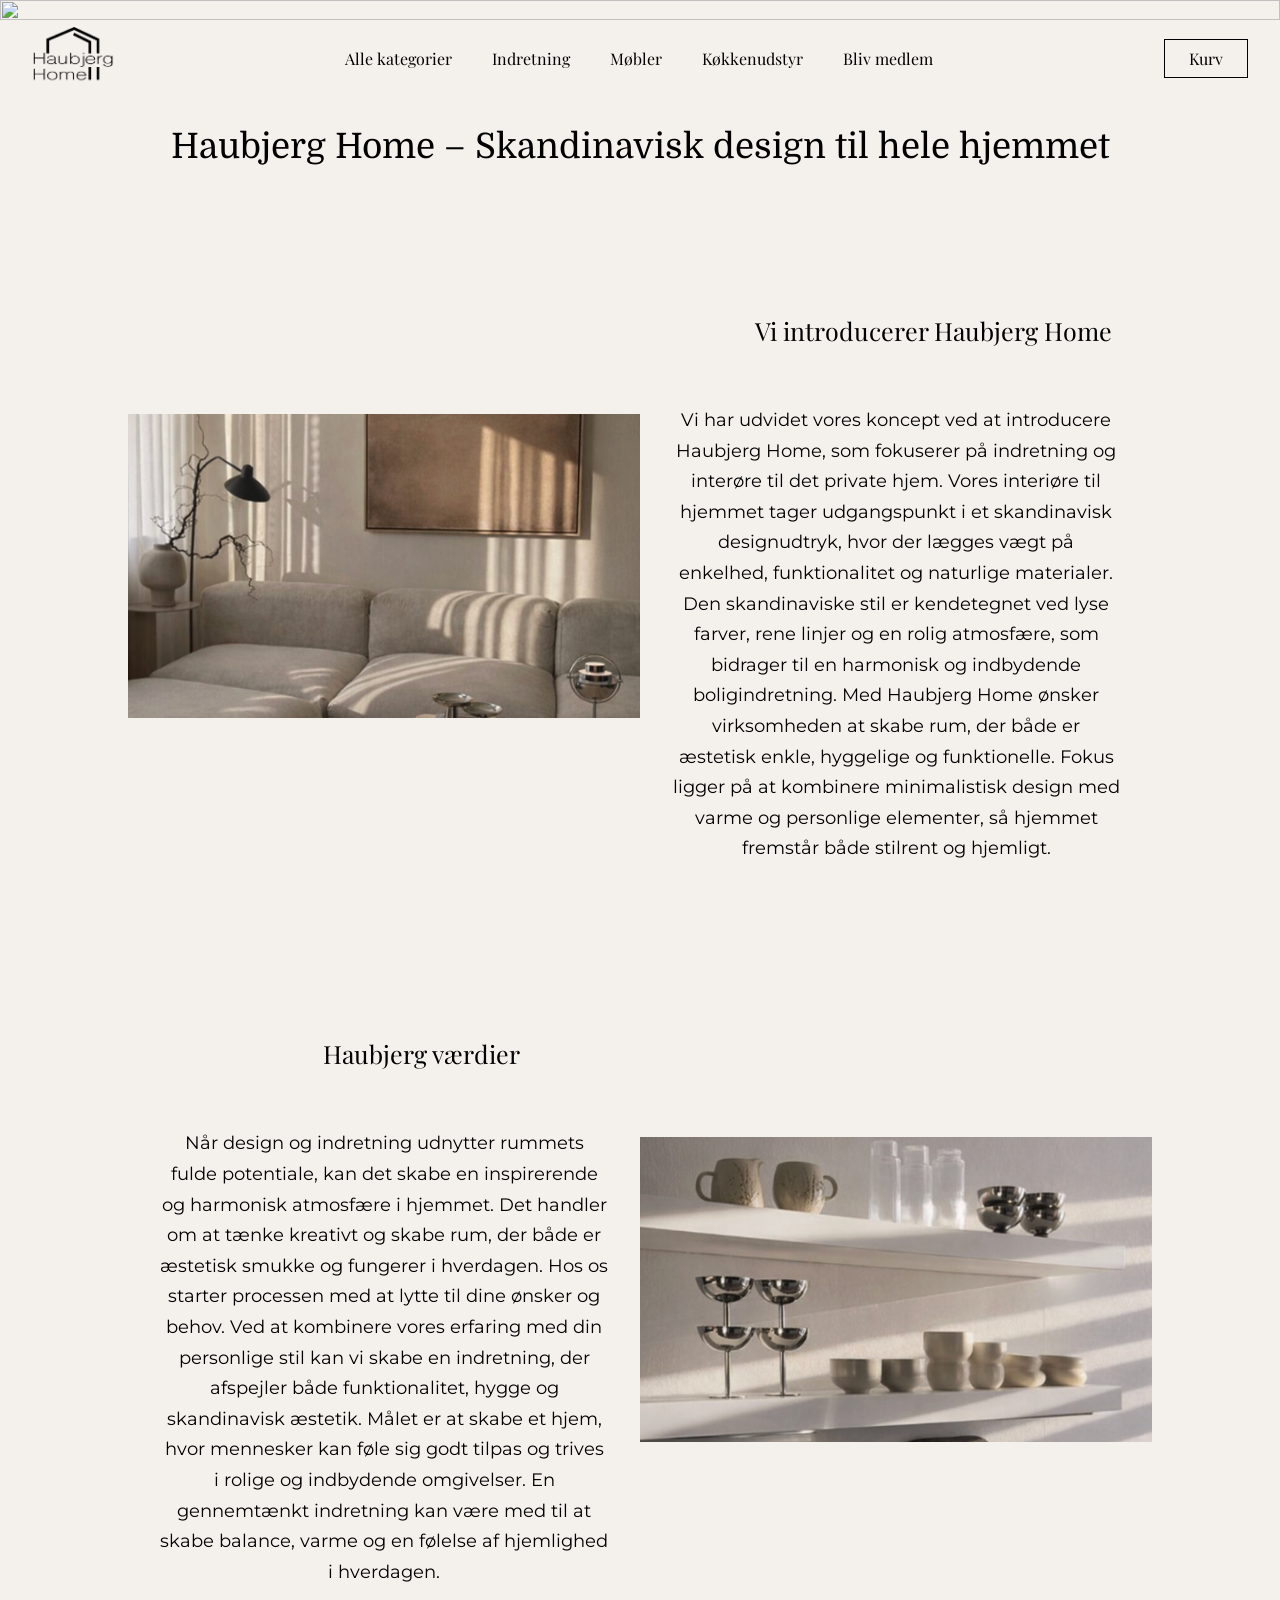
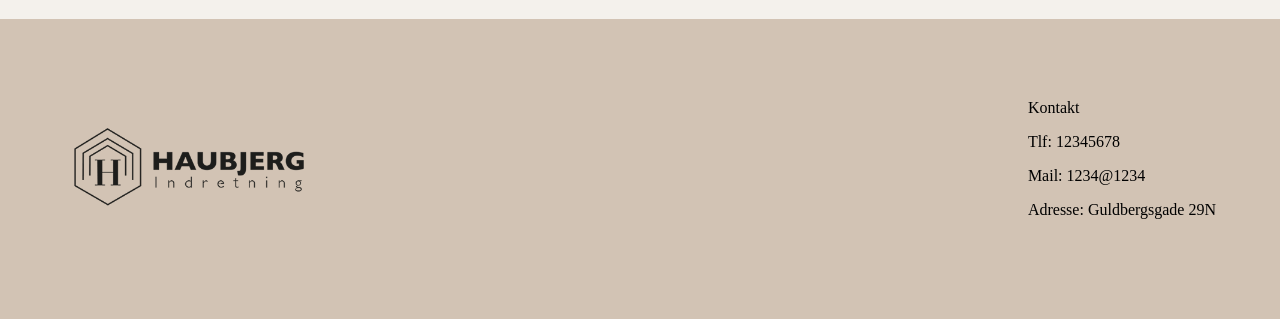
==== index.html @ 9f7a1b04 "tilføj div om p i footer + lidt css til det" ====
<!doctype html>
<html lang="da">
  <head>
    <meta charset="UTF-8" />
    <meta name="viewport" content="width=device-width, initial-scale=1.0" />
    <link rel="stylesheet" href="Css/custom.css" />
    <link rel="stylesheet" href="Css/index.css" />
    <script src="Javascript/index.js" defer></script>
    <link rel="stylesheet" href="Css/kategori.css" />
    <title>HAUBJERG Home</title>
    <link rel="icon" type="image/png" href="img/favicon.png" />
  </head>
  <body>
    <header>
      <div class="logo">
        <a href="index.html"> <img src="img/logo.png" alt="" /></a>
      </div>
      <nav class="menu">
        <a href="kategori.html">Alle kategorier</a>
        <a href="kategori.html">Indretning</a>
        <a href="kategori.html">Møbler</a>
        <a href="kategori.html">Køkkenudstyr</a>
        <a href="form.html">Bliv medlem</a>
      </nav>

      <div class="mobile-nav">
        <a href="kategori.html">Alle kategorier</a>
        <a href="kategori.html">Indretning</a>
        <a href="kategori.html">Møbler</a>
        <a href="kategori.html">Køkkenudstyr</a>
        <a href="form.html">Bliv medlem</a>
      </div>

      <div class="burger">
        <span></span>
        <span></span>
        <span></span>
      </div>

      <a href="kurv.html"><button class="kurv">Kurv</button></a>
    </header>
    <div class="hero-image"><img src="img/hero.png" alt="" /></div>
    <div class="cards">
      <div class="headline">
        <h1>Haubjerg Home – Skandinavisk design til hele hjemmet</h1>
      </div>
      <section class="content">
        <img src="img/forside2.png" alt="" />
        <div class="tekstafsnit">
          <h2>Vi introducerer Haubjerg Home</h2>
          <p>
            Vi har udvidet vores koncept ved at introducere Haubjerg Home, som
            fokuserer på indretning og interøre til det private hjem. Vores
            interiøre til hjemmet tager udgangspunkt i et skandinavisk
            designudtryk, hvor der lægges vægt på enkelhed, funktionalitet og
            naturlige materialer. Den skandinaviske stil er kendetegnet ved lyse
            farver, rene linjer og en rolig atmosfære, som bidrager til en
            harmonisk og indbydende boligindretning. Med Haubjerg Home ønsker
            virksomheden at skabe rum, der både er æstetisk enkle, hyggelige og
            funktionelle. Fokus ligger på at kombinere minimalistisk design med
            varme og personlige elementer, så hjemmet fremstår både stilrent og
            hjemligt.
          </p>
        </div>
      </section>
      <section class="content">
        <div class="tekstafsnit">
          <h2>Haubjerg værdier</h2>
          <p>
            Når design og indretning udnytter rummets fulde potentiale, kan det
            skabe en inspirerende og harmonisk atmosfære i hjemmet. Det handler
            om at tænke kreativt og skabe rum, der både er æstetisk smukke og
            fungerer i hverdagen. Hos os starter processen med at lytte til dine
            ønsker og behov. Ved at kombinere vores erfaring med din personlige
            stil kan vi skabe en indretning, der afspejler både funktionalitet,
            hygge og skandinavisk æstetik. Målet er at skabe et hjem, hvor
            mennesker kan føle sig godt tilpas og trives i rolige og indbydende
            omgivelser. En gennemtænkt indretning kan være med til at skabe
            balance, varme og en følelse af hjemlighed i hverdagen.
          </p>
        </div>
        <img src="img/forside1.png" alt="" />
      </section>
    </div>
    <footer>
     <div class="flex_1-1">
        <div class="footer">
          <img src="img/image 52.png" alt="" />
        </div>
        <div class="Kontakt">
          <div><p>Kontakt</p></div>
          <div><p>Tlf: 12345678</p></div>
          <div></div>
          <p>Mail: 1234@1234</p>
          <div><p>Adresse: Guldbergsgade 29N</p></div>
        </div>
      </div>
    </footer>
  </body>
</html>
---- Css/custom.css ----
@font-face {
  font-family: "Domine";
  src: url(../fonts/Domine/Domine-VariableFont_wght.ttf);
}

@font-face {
  font-family: "Montserrat";
  src: url(../fonts/Montserrat/Montserrat-VariableFont_wght.ttf);
}

@font-face {
  font-family: "Iowan";
  src: url(../fonts/iowanoldstyle_bold.otf);
}

:root {
  /* colors */
  --prime-grey: #605b50;
  --secondary-grey: #b3a597;
  --tertiary-grey: #e6ded2;
  --prime-sand: #d2c3b4;
  --prime-white: #f4f1ec;

  /* font sizes
  --h2-size: 
  --p-size: 12px;
  --nav-li-size: 20px;
  */

  /* fonts */
  --font-primary: "Domine";
  --font-secondary: "Montserrat";
  --font-tertiary: "Iowan";
}

/*Custom Css*/
---- Css/index.css ----
@import url("https://fonts.googleapis.com/css2?family=Playfair+Display:ital,wght@0,400..900;1,400..900&display=swap");
* {
  margin: 0;
  padding: 0;
}

/* general styling */

body {
  background-color: var(--prime-white);
}

/* nav */

header {
  display: flex;
  justify-content: space-between;
  align-items: center;
  background-color: transparent;
  position: fixed;
  top: 0;
  left: 0;
  width: 100%;
  padding: 1em 2em;
  transition: background-color 0.3s ease;
  z-index: 1000;
  font-family: "Playfair Display", serif;
}

header.scrolled {
  background-color: #d2c3b4;
  box-shadow: 0 2px 10px rgba(0, 0, 0, 0.1);
}

.menu {
  display: flex;
  align-items: center;
  gap: 40px;
}
.menu a {
  color: #000;
  text-decoration: none;
  margin-top: 2em;
  margin-bottom: 2em;
  transition: transform 0.3s ease;
}

.menu a:hover {
  transform: scale(1.1);
}

.logo img {
  height: 60px; /* justér størrelsen */
  width: auto;
}

.kurv {
  all: unset;
  display: inline-block;
  padding: 0.5em 1.5em;
  border: 1px solid #000;
  cursor: pointer;
  color: #000;
  transition: transform 0.3s ease;
  margin-right: 4rem;
}

.kurv:hover {
  transform: scale(1.2);
}

/* Hero image */

.hero-image img {
  width: 100%;
  background-position: center;
  background-repeat: no-repeat;
  position: relative;
  height: 50%;
}

/* Content section - cards */
.cards {
  margin-top: 6rem;
}
.headline {
  display: flex;
  width: 80%;
  align-items: center;
  margin: 0 auto;
}

.headline h1 {
  font-family: "Domine", serif;
  font-size: 35px;
  line-height: 150%;
  font-weight: 400;
  margin: 0 auto;
}

.content {
  margin: 2rem;
  width: 80%;
  display: flex;
  align-items: center;
  margin: 0 auto;
  padding-top: 4rem;
}

.content p {
  font-family: "Montserrat";
  font-size: 18px;
  line-height: 150%;
  font-weight: 400;
  margin: 2rem;
}

.content img {
  width: 50%;
}

h2 {
  font-family: "Playfair Display", serif;
  font-size: 25px;
  line-height: 150%;
  font-weight: 400;
  align-items: center;
}
.tekstafsnit {
  font-family: "Montserrat";
  width: 100%;
  font-size: 20px;
  display: flex;
  flex-direction: column;
  align-items: center;
  text-align: center;
  gap: 1.5rem;
}
.tekstafsnit p {
  line-height: 1.7;
}

/* BURGER ICON */
.burger {
  display: none;
  flex-direction: column;
  gap: 5px;
  cursor: pointer;
  z-index: 2000;
}

.burger span {
  width: 25px;
  height: 3px;
  background-color: #000;
}

/* MOBILE DROPDOWN MENU */
.mobile-nav {
  position: absolute;
  top: 70px;
  right: 10px;
  background-color: #d2c3b4;
  padding: 1rem 1.5rem;
  border-radius: 10px;
  display: none;
  flex-direction: column;
  gap: 1rem;
  box-shadow: 0 4px 12px rgba(0, 0, 0, 0.15);
  z-index: 1500;
}

.mobile-nav a {
  color: #000;
  text-decoration: none;
  font-size: 18px;
  margin-right: 4rem;
}

.mobile-nav a:hover {
  transform: scale(1.1);
}

.mobile-nav.open {
  display: flex;
  margin-right: 4rem;
}

/* RESPONSIVE */
@media (max-width: 800px) {
  .menu {
    display: none;
  }

  .burger {
    display: flex;
  }
}

@media (max-width: 800px) {
  .headline h1 {
    font-family: "Domine", serif;
    font-size: 35px;
    line-height: 150%;
    font-weight: 400;
    margin: 0 auto;
    text-align: center;
  }
  .content {
    display: block;
    width: 95%;
    text-align: center;
    margin-bottom: 2rem;
  }

  .content img {
    width: 90%;
    margin-bottom: 2rem;
  }

  .content p {
    margin: 0 1rem;
    margin-bottom: 2rem;
  }
}
---- Css/kategori.css ----
* {
  margin: 0;
  padding: 0;
}

.footer img {
  max-width: 60%;
}

.flex_1-1 {
  display: flex;
  justify-content: space-between;
  margin: 2em;
}
.Kontakt div {
  padding-top: 1em;
}

footer {
  background-color: #d2c3b4;
  padding: 2em;
}

img {
  max-width: 100%;
}

.grid_1-1-1 {
  display: grid;
  grid-template-columns: 1fr 1fr 1fr;
  gap: 1em;
  margin-bottom: 10em;
  margin-top: 5em;
}

h2 {
  margin-left: 3em;
  margin-top: 3em;
}
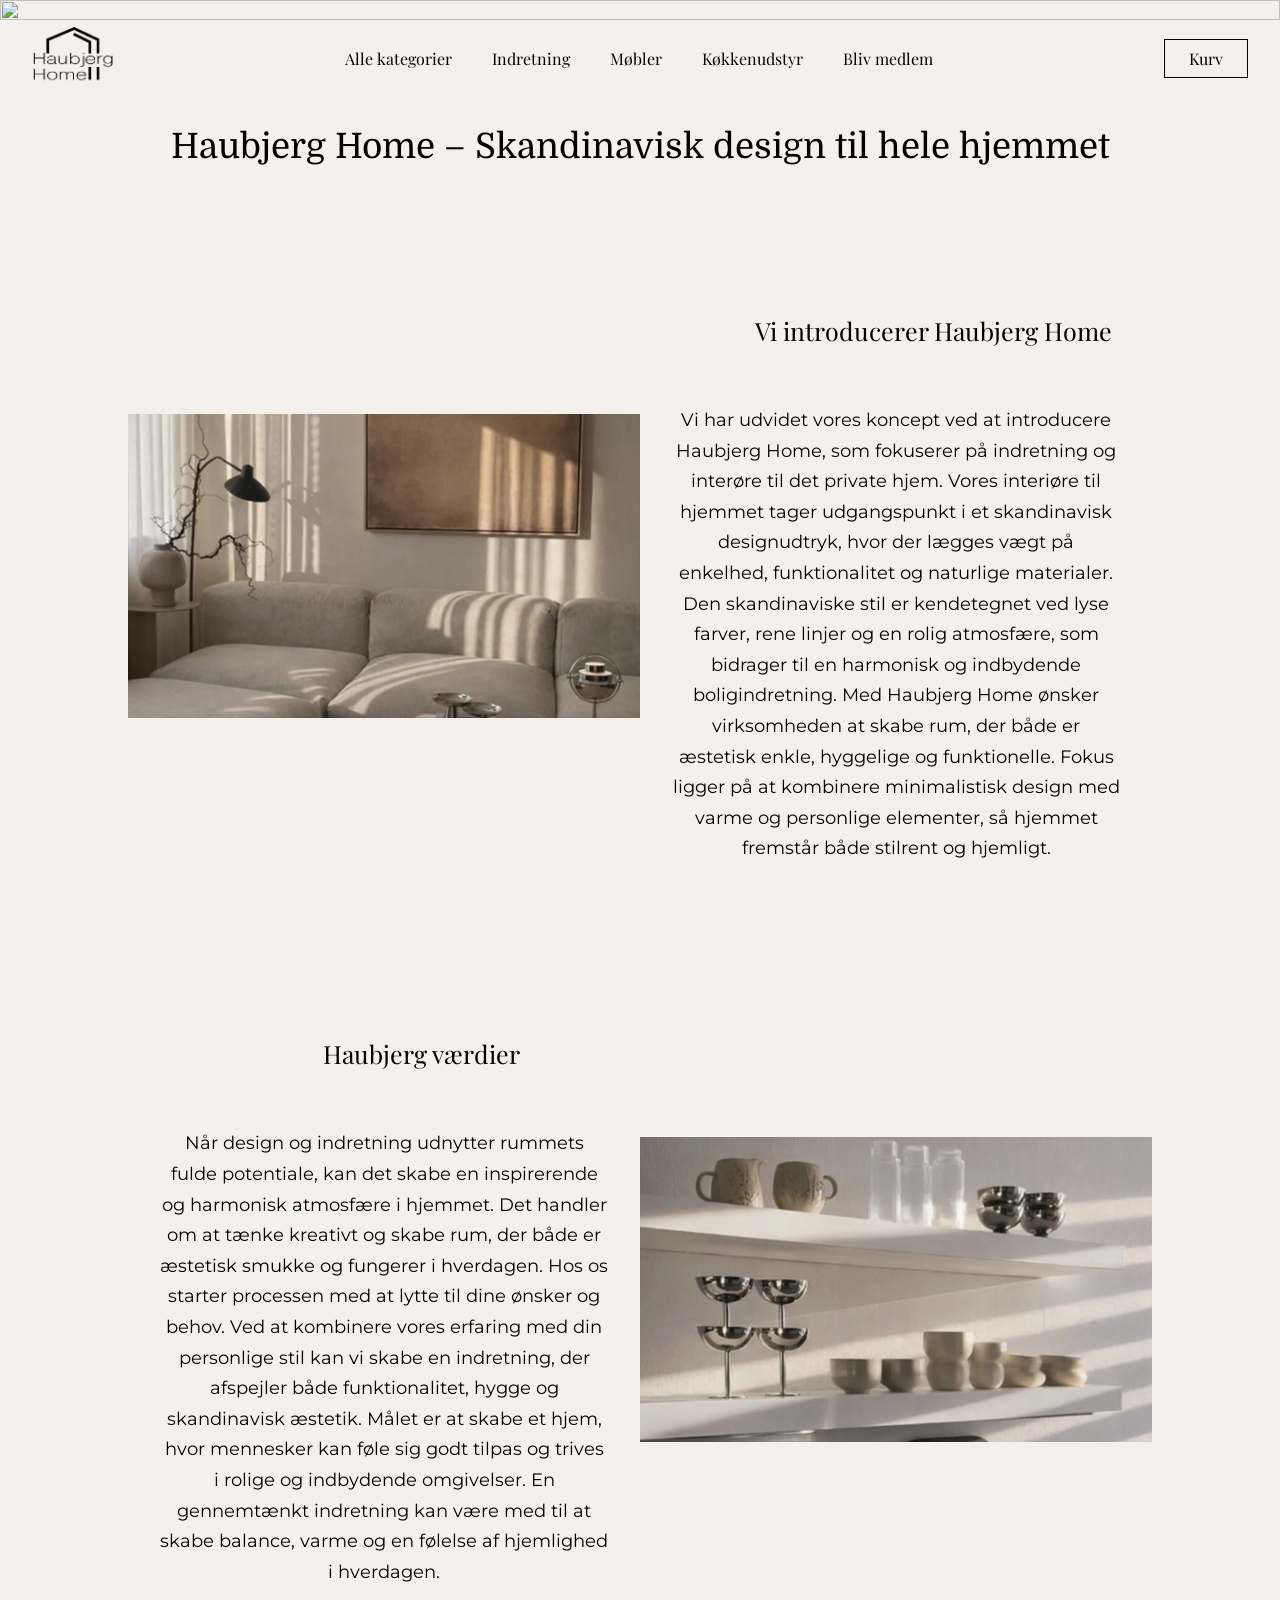
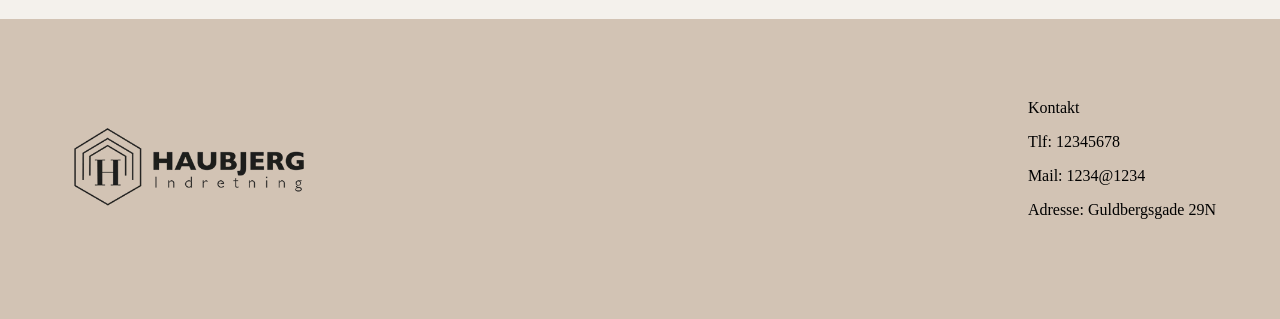
==== commit 5067b853: "conert imgs to webp" ====
--- a/index.html
+++ b/index.html
@@ -2,18 +2,41 @@
 <html lang="da">
   <head>
     <meta charset="UTF-8" />
-    <meta name="viewport" content="width=device-width, initial-scale=1.0" />
-    <link rel="stylesheet" href="Css/custom.css" />
-    <link rel="stylesheet" href="Css/index.css" />
-    <script src="Javascript/index.js" defer></script>
-    <link rel="stylesheet" href="Css/kategori.css" />
+    <meta
+      name="viewport"
+      content="width=device-width, initial-scale=1.0"
+    />
+    <link
+      rel="stylesheet"
+      href="Css/custom.css"
+    />
+    <link
+      rel="stylesheet"
+      href="Css/index.css"
+    />
+    <script
+      src="Javascript/index.js"
+      defer
+    ></script>
+    <link
+      rel="stylesheet"
+      href="Css/kategori.css"
+    />
     <title>HAUBJERG Home</title>
-    <link rel="icon" type="image/png" href="img/favicon.png" />
+    <link
+      rel="icon"
+      type="image/png"
+      href="img/favicon_resultat.webp"
+    />
   </head>
   <body>
     <header>
       <div class="logo">
-        <a href="index.html"> <img src="img/logo.png" alt="" /></a>
+        <a href="index.html">
+          <img
+            src="img/logo_resultat.webp"
+            alt=""
+        /></a>
       </div>
       <nav class="menu">
         <a href="kategori.html">Alle kategorier</a>
@@ -39,13 +62,21 @@
 
       <a href="kurv.html"><button class="kurv">Kurv</button></a>
     </header>
-    <div class="hero-image"><img src="img/hero.png" alt="" /></div>
+    <div class="hero-image">
+      <img
+        src="img/hero.png"
+        alt=""
+      />
+    </div>
     <div class="cards">
       <div class="headline">
         <h1>Haubjerg Home – Skandinavisk design til hele hjemmet</h1>
       </div>
       <section class="content">
-        <img src="img/forside2.png" alt="" />
+        <img
+          src="img/forside2_resultat.webp"
+          alt=""
+        />
         <div class="tekstafsnit">
           <h2>Vi introducerer Haubjerg Home</h2>
           <p>
@@ -79,13 +110,19 @@
             balance, varme og en følelse af hjemlighed i hverdagen.
           </p>
         </div>
-        <img src="img/forside1.png" alt="" />
+        <img
+          src="img/forside1_resultat.webp"
+          alt=""
+        />
       </section>
     </div>
     <footer>
-     <div class="flex_1-1">
+      <div class="flex_1-1">
         <div class="footer">
-          <img src="img/image 52.png" alt="" />
+          <img
+            src="img/image 52_resultat.webp"
+            alt=""
+          />
         </div>
         <div class="Kontakt">
           <div><p>Kontakt</p></div>
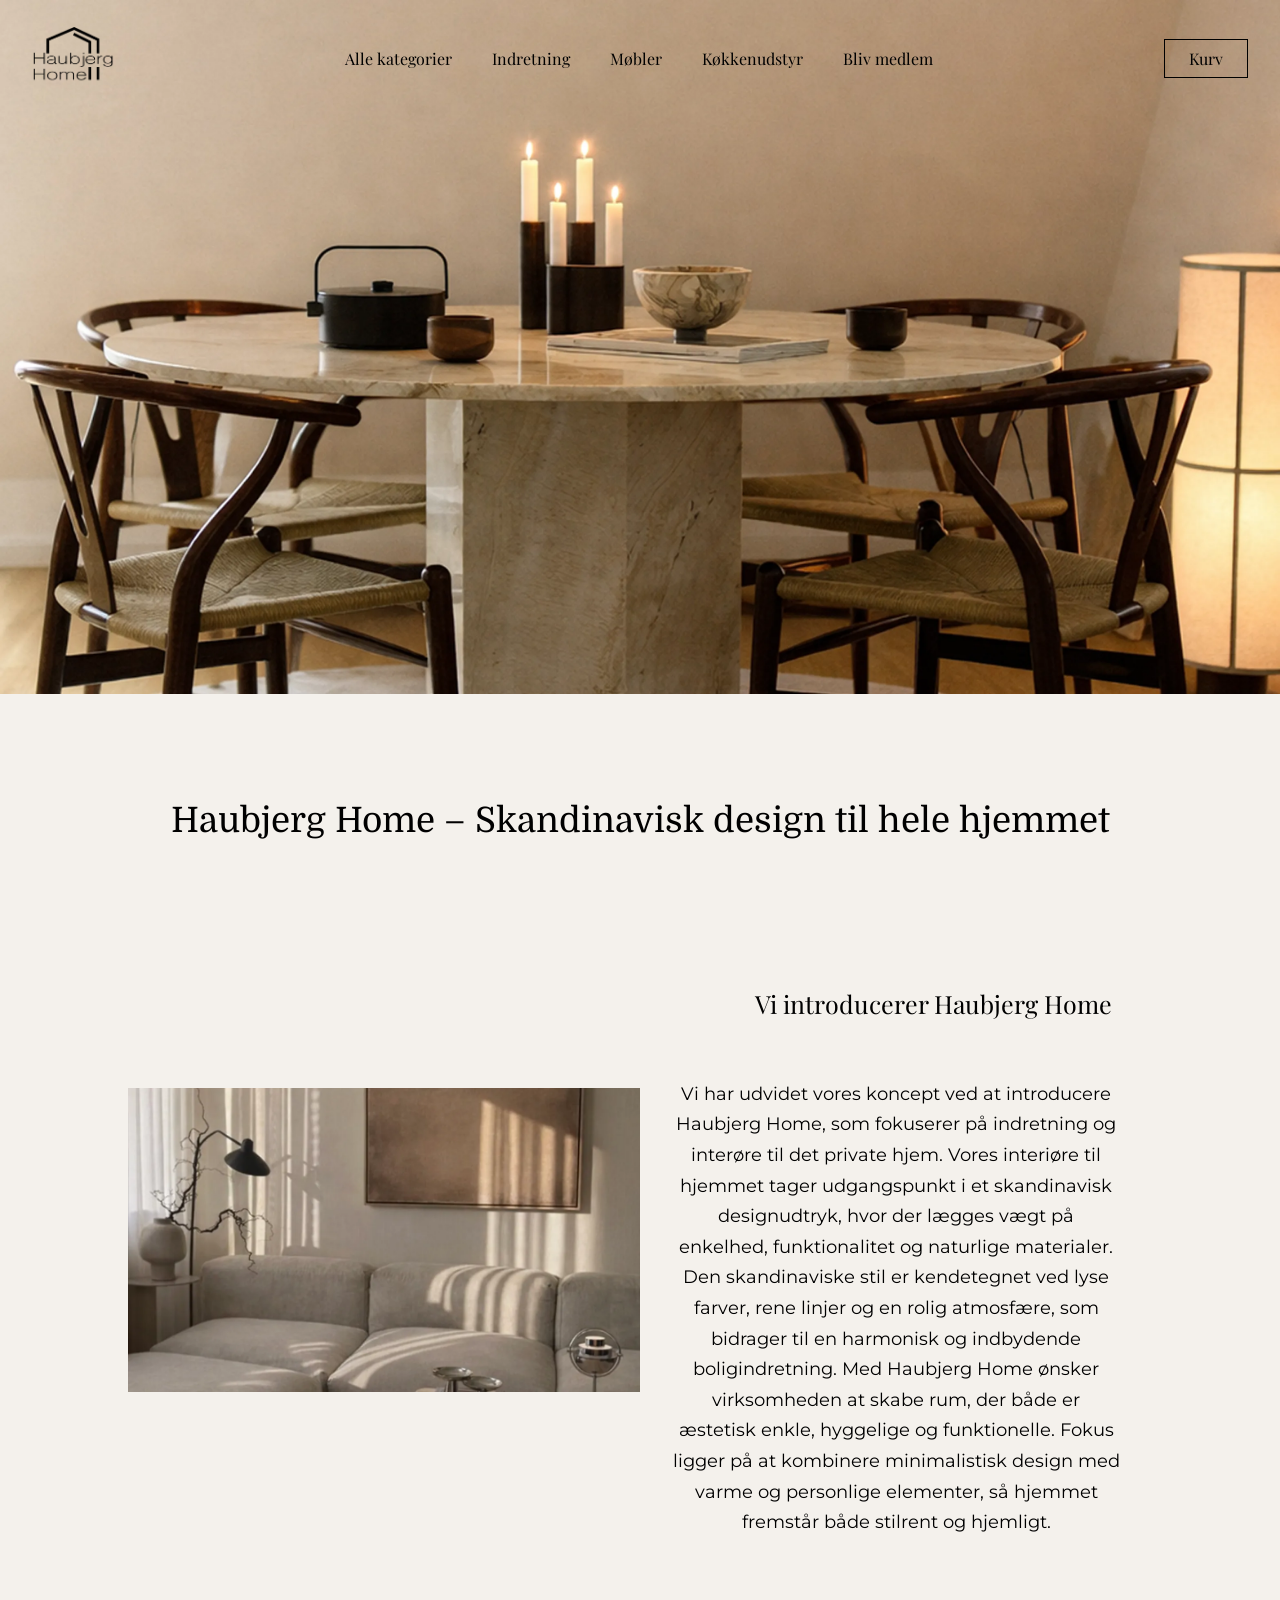
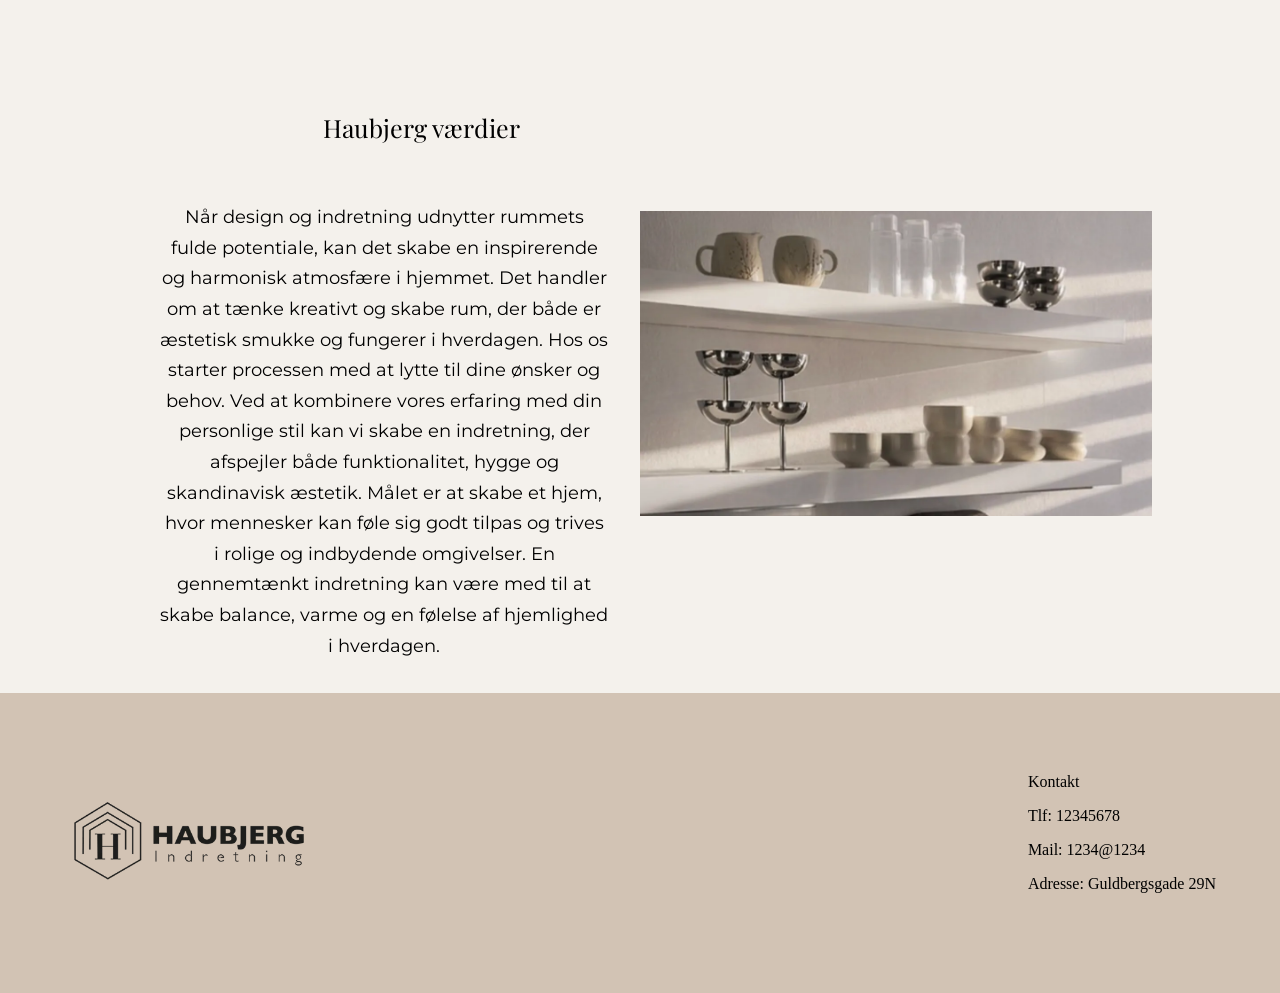
==== commit 47c1d797: "rettelse af webp billede" ====
--- a/index.html
+++ b/index.html
@@ -64,7 +64,7 @@
     </header>
     <div class="hero-image">
       <img
-        src="img/hero.png"
+        src="img/hero_resultat.webp"
         alt=""
       />
     </div>
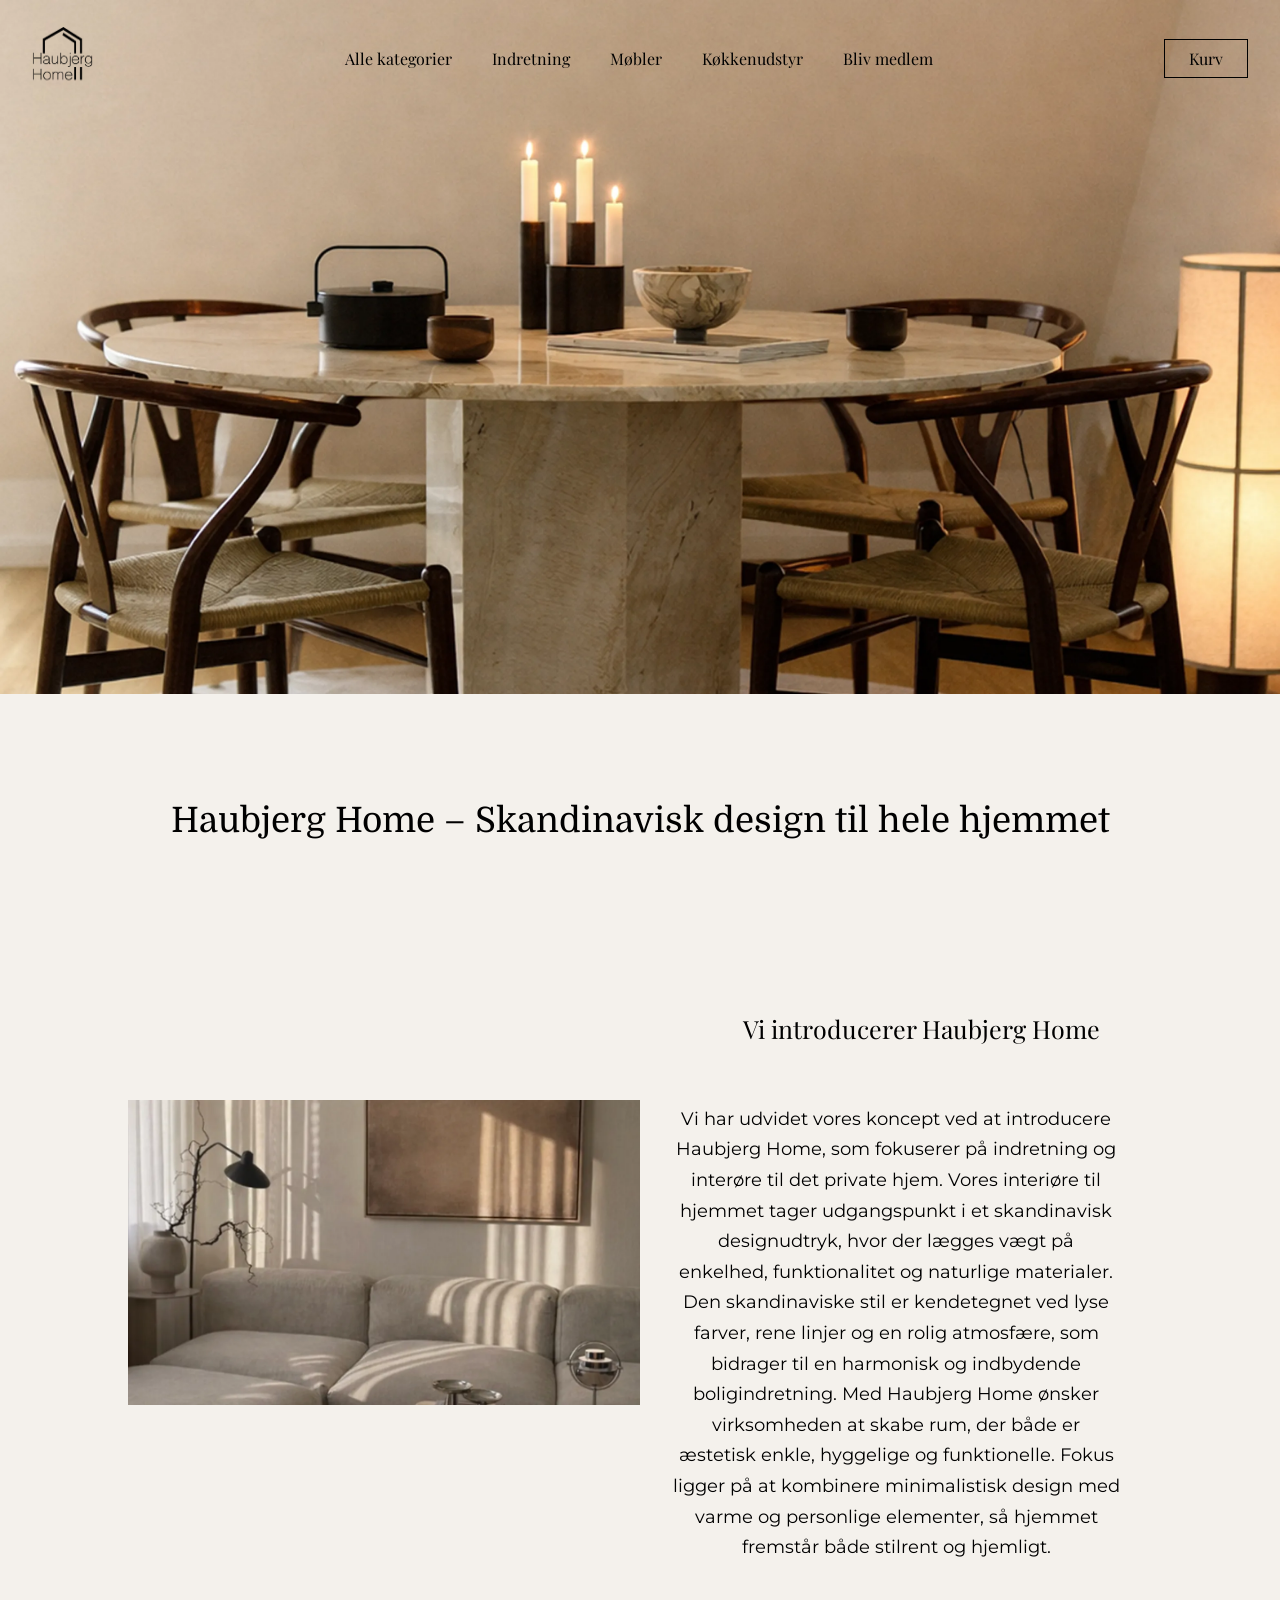
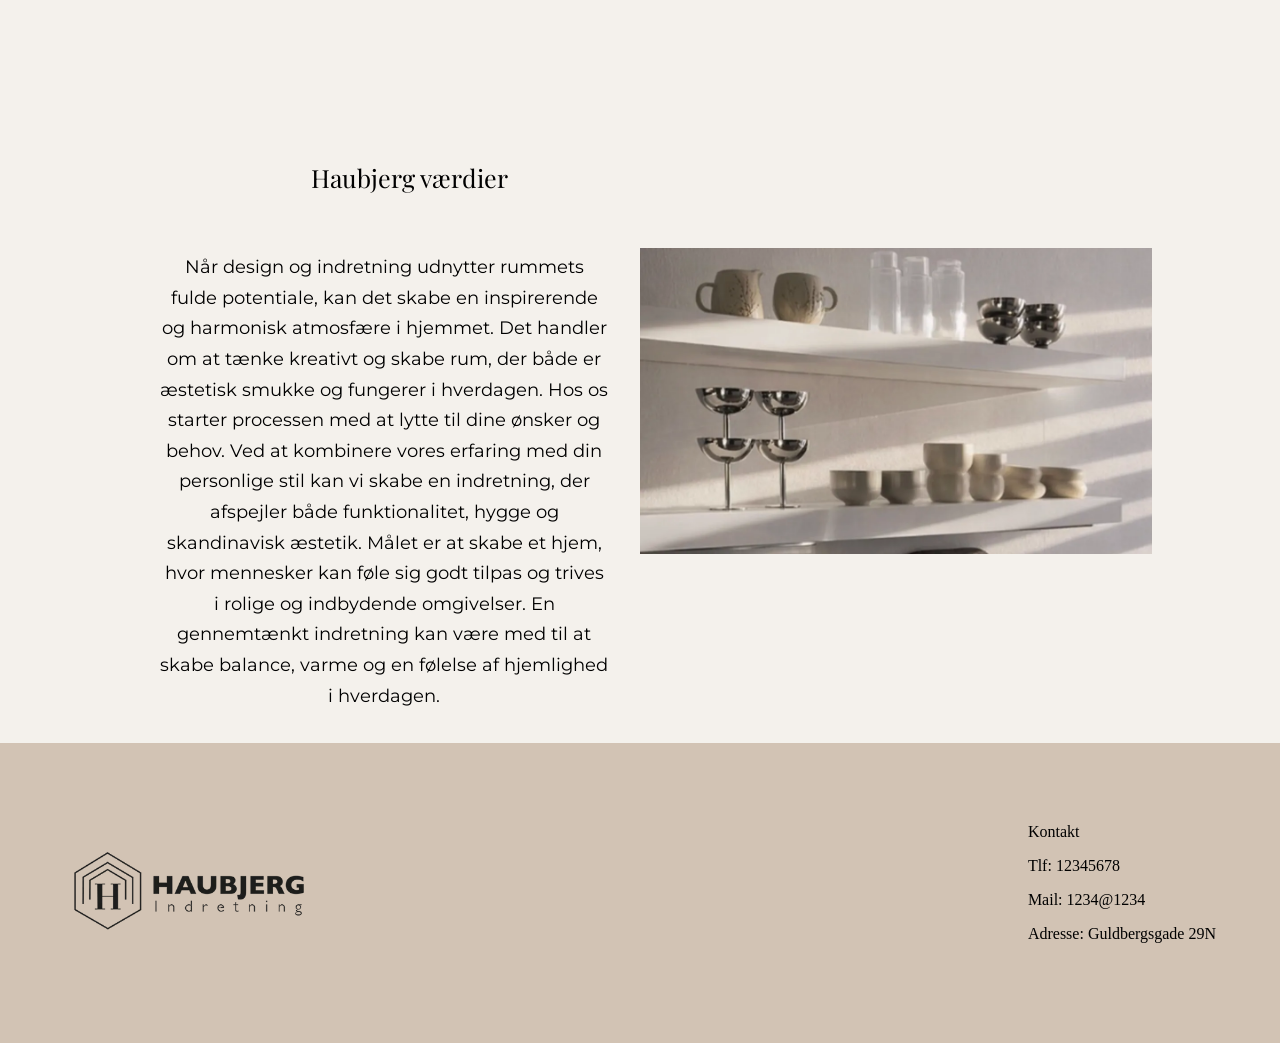
==== commit 988e1b76: "rename index.js to nav.js and add new index.js for categories" ====
--- a/index.html
+++ b/index.html
@@ -15,7 +15,7 @@
       href="Css/index.css"
     />
     <script
-      src="Javascript/index.js"
+      src="Javascript/nav.js"
       defer
     ></script>
     <link
--- a/Css/index.css
+++ b/Css/index.css
@@ -72,7 +72,7 @@
 /* Hero image */
 
 .hero-image img {
-  width: 100%;
+  min-width: 100%;
   background-position: center;
   background-repeat: no-repeat;
   position: relative;
--- a/Css/kategori.css
+++ b/Css/kategori.css
@@ -12,6 +12,7 @@
   justify-content: space-between;
   margin: 2em;
 }
+
 .Kontakt div {
   padding-top: 1em;
 }
@@ -22,18 +23,123 @@
 }
 
 img {
-  max-width: 100%;
+  max-width: 75%;
 }
 
 .grid_1-1-1 {
+  width: 80%;
   display: grid;
-  grid-template-columns: 1fr 1fr 1fr;
+  grid-template-columns: 1fr 1fr;
   gap: 1em;
-  margin-bottom: 10em;
-  margin-top: 5em;
+  font-family: "Montserrat";
+  font-size: 15px;
+  line-height: 150%;
+  font-weight: 400;
+  margin: 0 auto;
+  padding-bottom: 8em;
+  margin-left: 12%;
+}
+
+.grid_1-1-1 p {
+  /*margin-top: 0.5em;*/
 }
 
 h2 {
-  margin-left: 3em;
-  margin-top: 3em;
+  margin-left: 2em;
+  margin-top: 4em;
 }
+
+/* læg i kurv button */
+
+button {
+  border: 1px solid #000;
+  background-color: #000;
+  color: #fff;
+  border-radius: 6px;
+  padding: 0.25rlh 0.5rlh;
+  cursor: pointer;
+  margin-top: 1em;
+}
+
+button:hover {
+  background: #b38a6f;
+}
+
+button:active {
+  scale: 0.98;
+}
+
+/* cards */
+
+.card {
+  position: relative;
+}
+
+.cardSoldout {
+  position: relative;
+  /*opacity: 0.6;*/
+  overflow: hidden;
+}
+
+.card p {
+  /* margin-top: 0.5em;*/
+}
+
+.cardSoldout p {
+  margin-top: 0.5em;
+}
+
+/* priser */
+
+.price {
+  margin-top: 10px;
+  font-size: 15px;
+}
+
+.oldprice {
+  text-decoration: line-through;
+  color: var(--prime-grey);
+}
+
+.newprice {
+  color: red;
+  font-weight: 600;
+}
+
+/* Rabat badge */
+
+.badge {
+  position: absolute;
+  top: 10px;
+  left: 10px;
+  background-color: var(--prime-grey);
+  color: var(--prime-white);
+  padding: 5px 10px;
+}
+
+/* Udsolgt 
+
+.sold {
+  position: absolute;
+  top: 20px;
+  right: -40px;
+  background-color: #000;
+  color: var(--prime-white);
+  padding: 8px 50px;
+  transform: rotate(45deg);
+}
+*/
+/* hidden */
+.productid {
+  visibility: hidden;
+}
+
+.productcategory {
+  visibility: hidden;
+}
+
+@media screen and (min-width: 780px) {
+  .grid_1-1-1 {
+    grid-template-columns: 1fr 1fr 1fr;
+  }
+}
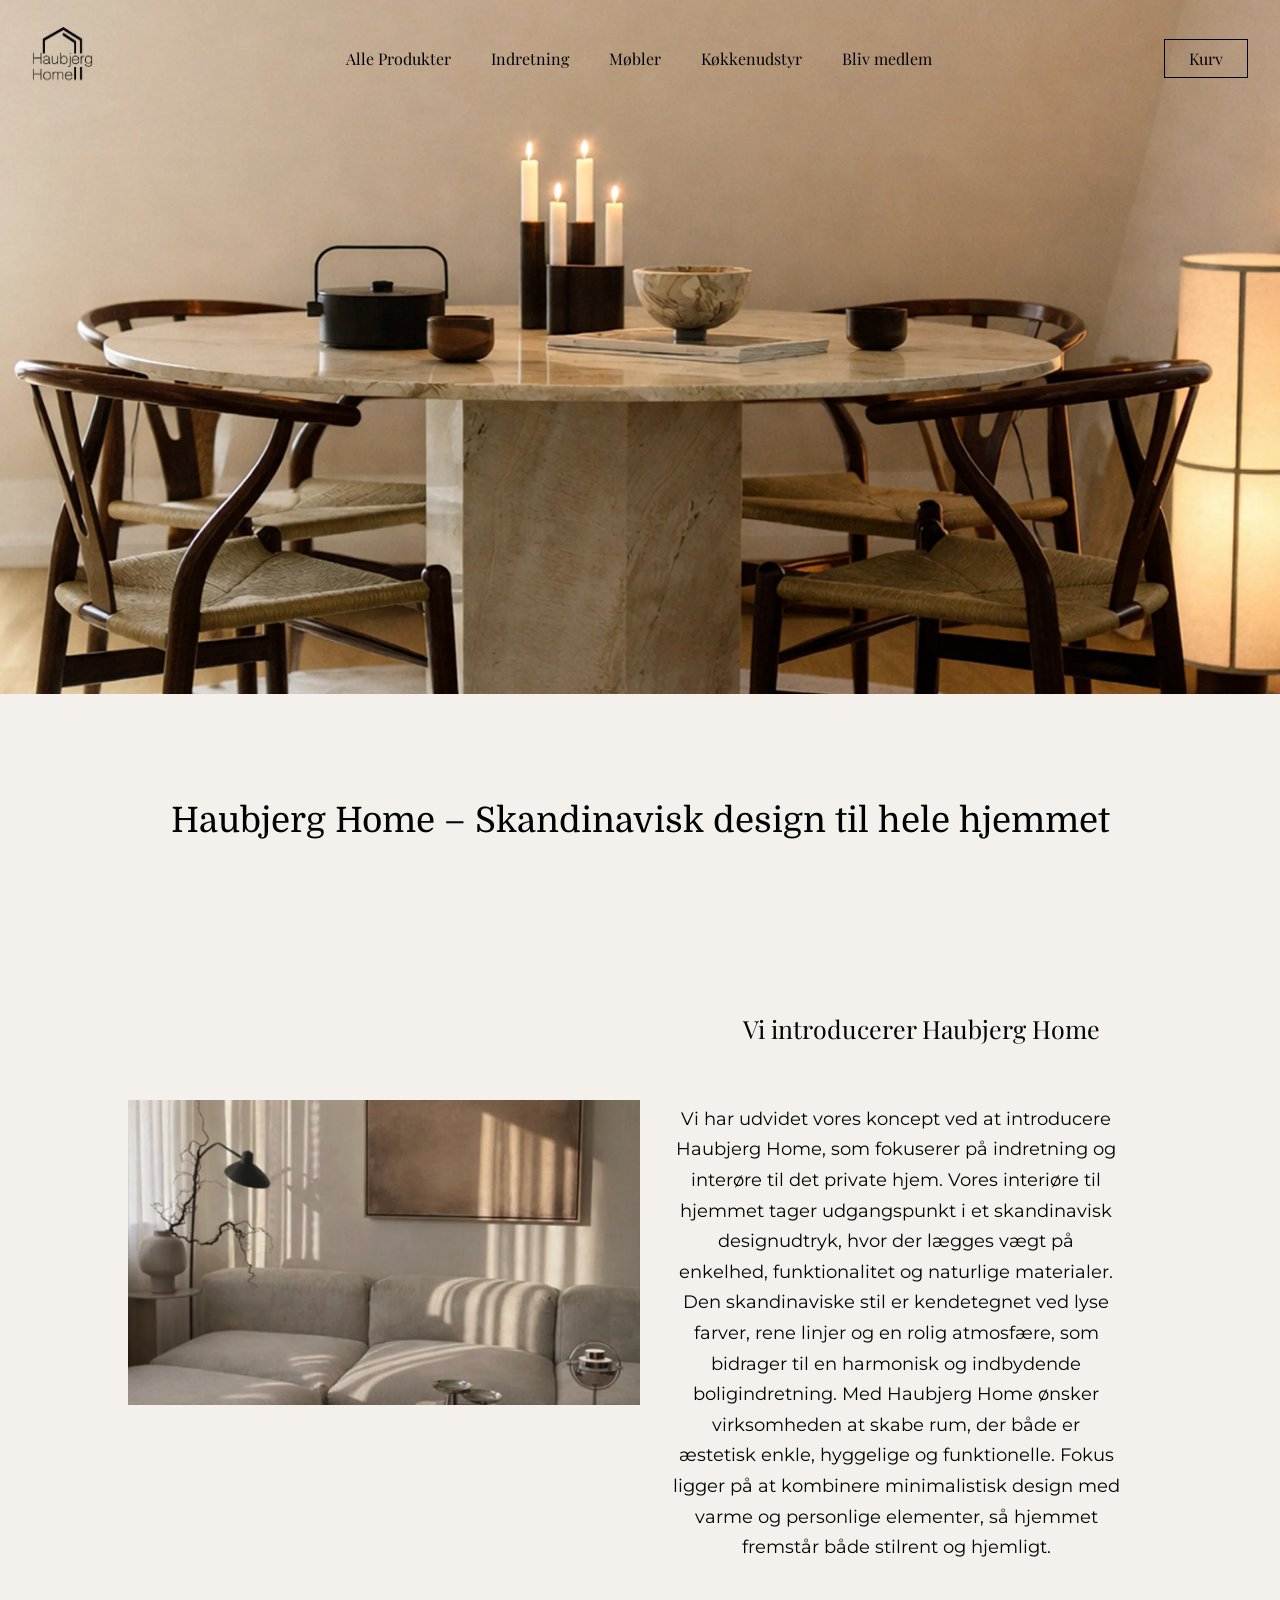
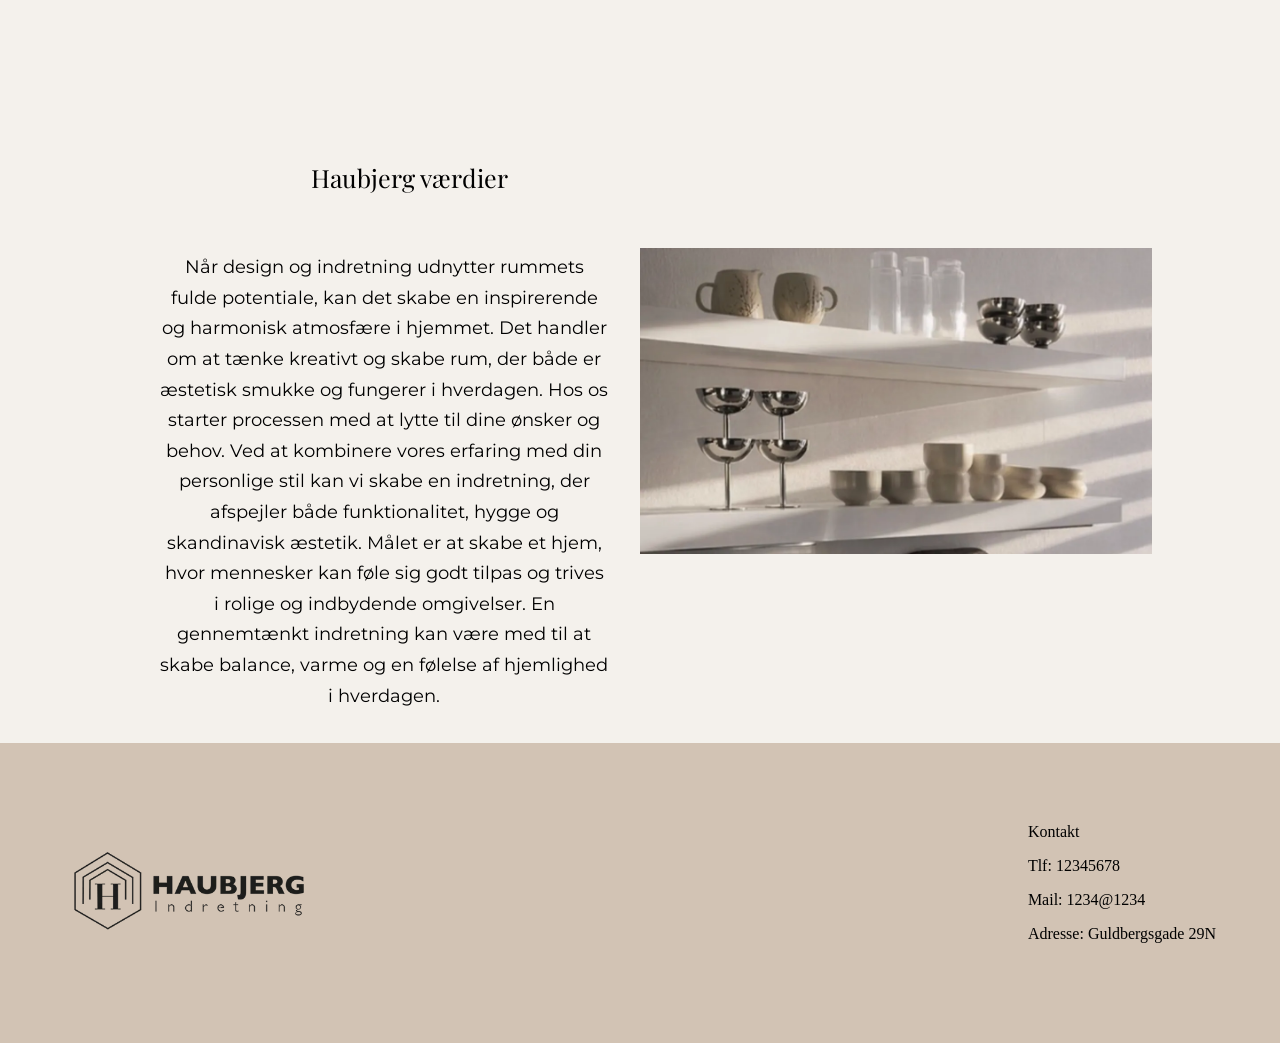
==== commit b2514fd3: "adjustments" ====
--- a/index.html
+++ b/index.html
@@ -39,18 +39,18 @@
         /></a>
       </div>
       <nav class="menu">
-        <a href="kategori.html">Alle kategorier</a>
-        <a href="kategori.html">Indretning</a>
-        <a href="kategori.html">Møbler</a>
-        <a href="kategori.html">Køkkenudstyr</a>
+        <a href="kategori.html">Alle Produkter</a>
+        <a href="kategori.html?category=home-decoration">Indretning</a>
+        <a href="kategori.html?category=furniture">Møbler</a>
+        <a href="kategori.html?category=kitchen-accessories">Køkkenudstyr</a>
         <a href="form.html">Bliv medlem</a>
       </nav>
 
       <div class="mobile-nav">
-        <a href="kategori.html">Alle kategorier</a>
-        <a href="kategori.html">Indretning</a>
-        <a href="kategori.html">Møbler</a>
-        <a href="kategori.html">Køkkenudstyr</a>
+        <a href="kategori.html">Alle Produkter</a>
+        <a href="kategori.html?category=home-decoration">Indretning</a>
+        <a href="kategori.html?category=furniture">Møbler</a>
+        <a href="kategori.html?category=kitchen-accessories">Køkkenudstyr</a>
         <a href="form.html">Bliv medlem</a>
       </div>
 
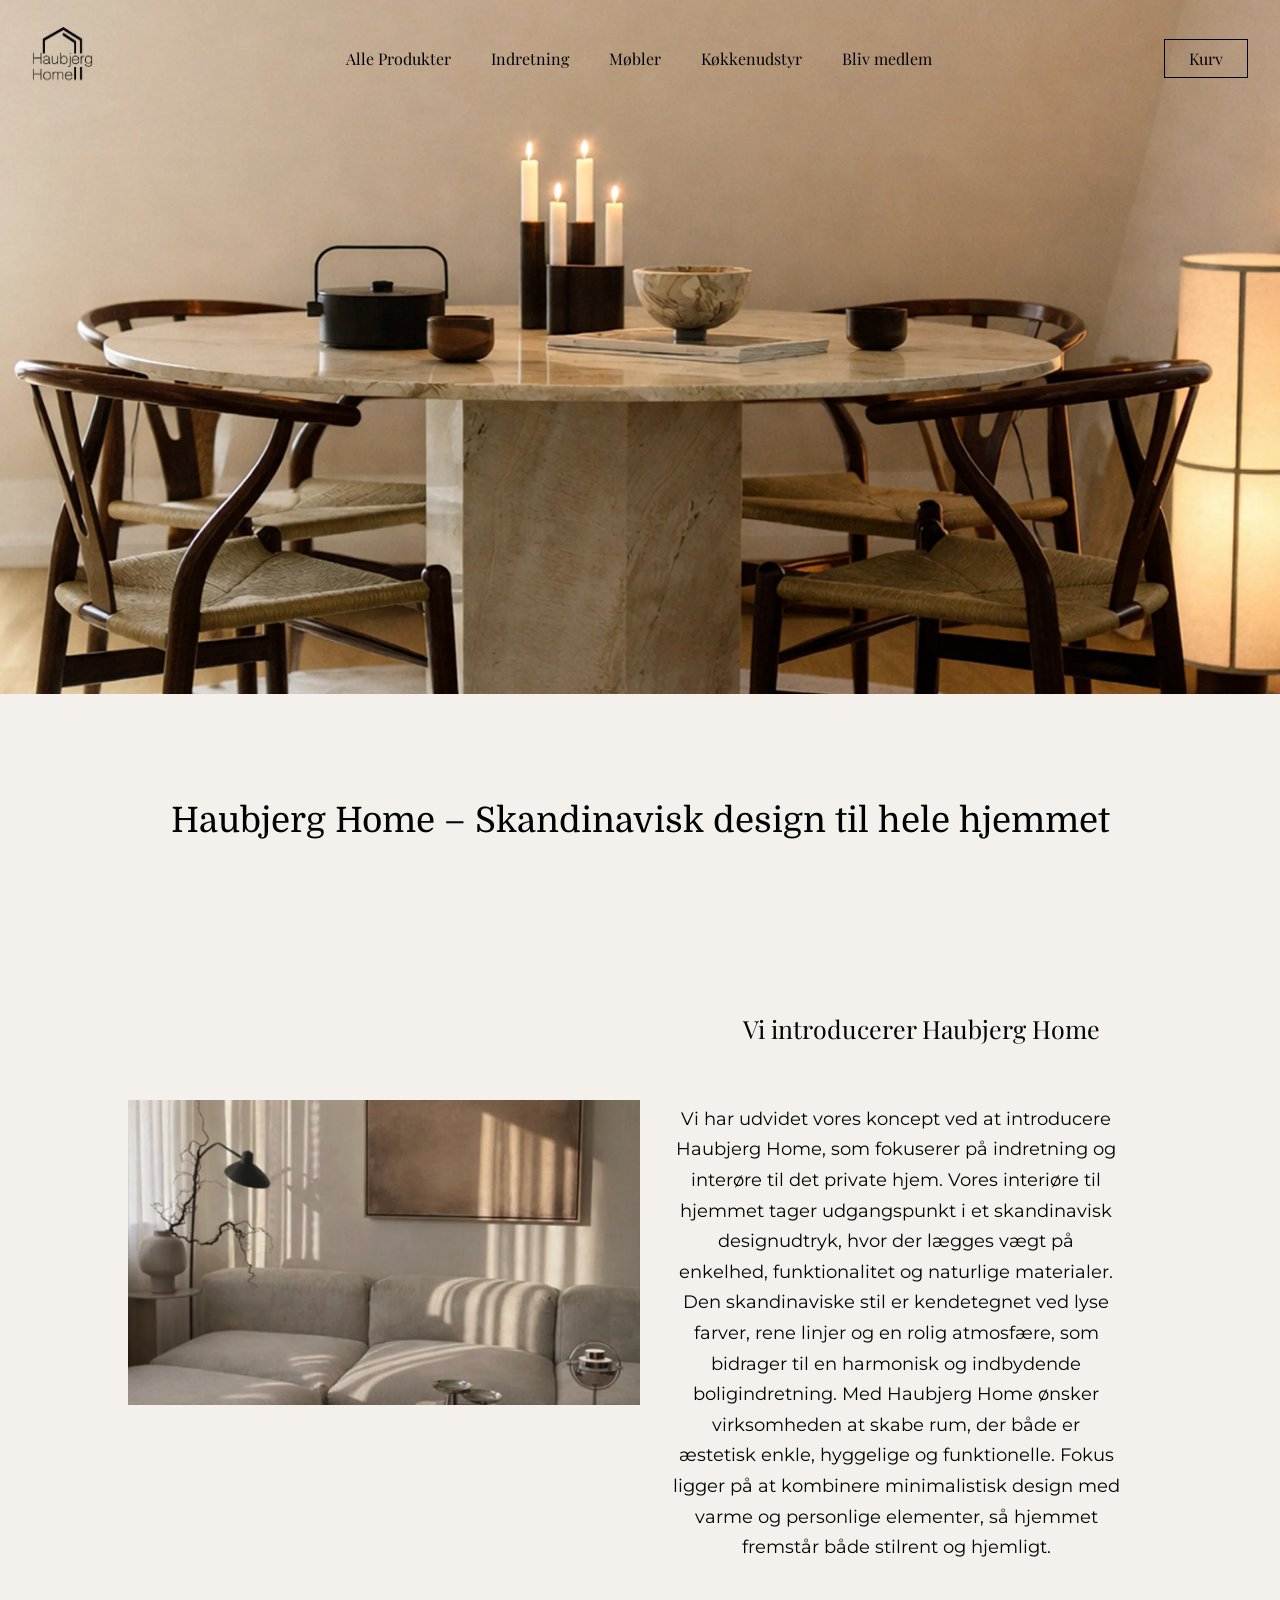
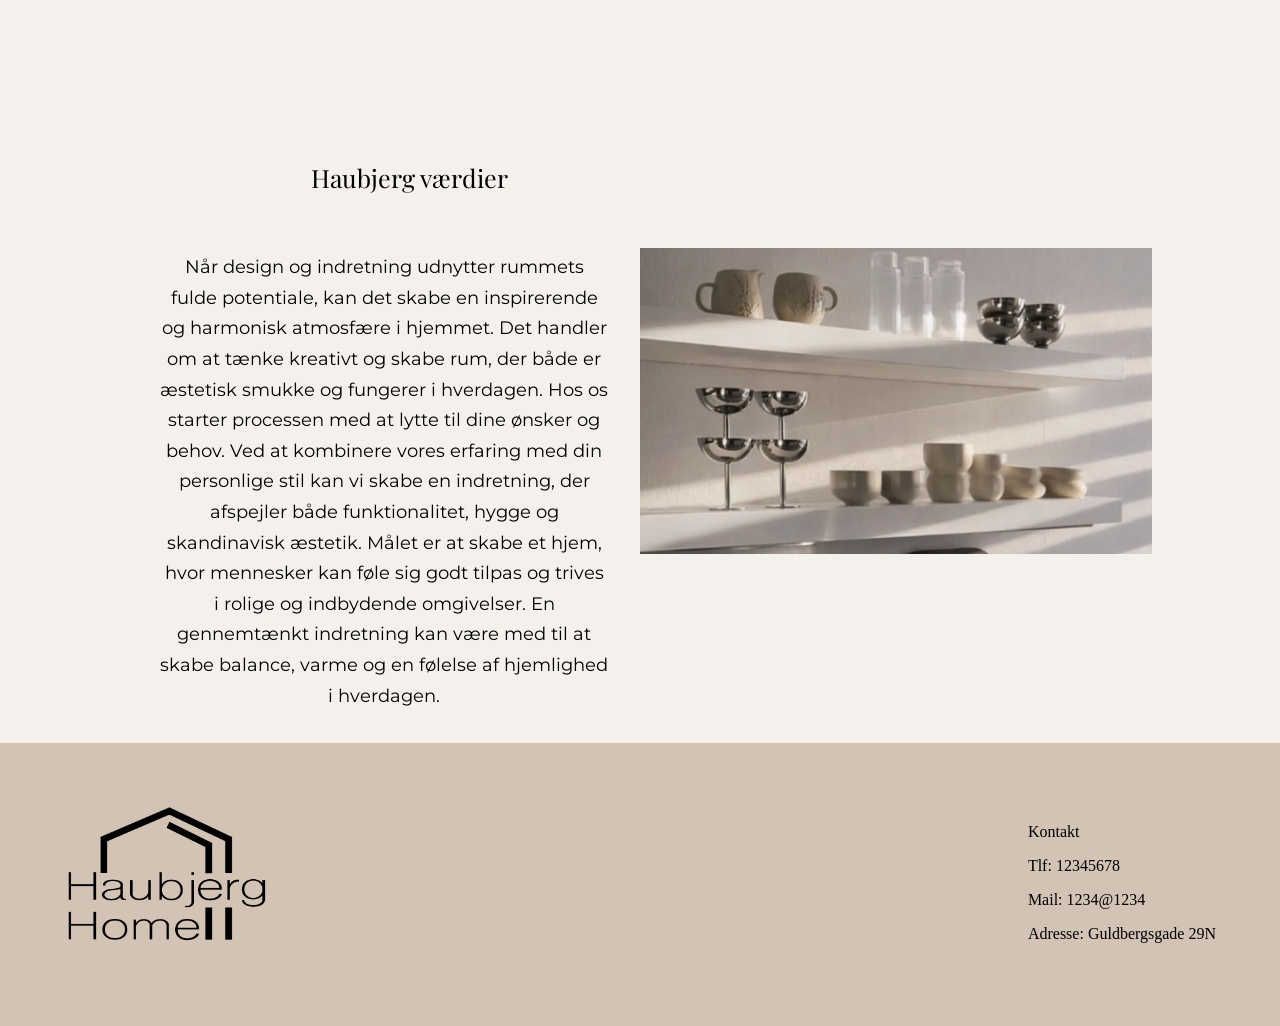
==== commit 5e92aa1d: "logo footer" ====
--- a/index.html
+++ b/index.html
@@ -2,44 +2,21 @@
 <html lang="da">
   <head>
     <meta charset="UTF-8" />
-    <meta
-      name="viewport"
-      content="width=device-width, initial-scale=1.0"
-    />
-    <link
-      rel="stylesheet"
-      href="Css/custom.css"
-    />
-    <link
-      rel="stylesheet"
-      href="Css/index.css"
-    />
-    <script
-      src="Javascript/nav.js"
-      defer
-    ></script>
-    <link
-      rel="stylesheet"
-      href="Css/kategori.css"
-    />
+    <meta name="viewport" content="width=device-width, initial-scale=1.0" />
+    <link rel="stylesheet" href="Css/custom.css" />
+    <link rel="stylesheet" href="Css/index.css" />
+    <script src="Javascript/nav.js" defer></script>
+    <link rel="stylesheet" href="Css/kategori.css" />
     <title>HAUBJERG Home</title>
-    <link
-      rel="icon"
-      type="image/png"
-      href="img/favicon_resultat.webp"
-    />
+    <link rel="icon" type="image/png" href="img/favicon_resultat.webp" />
   </head>
   <body>
     <header>
       <div class="logo">
-        <a href="index.html">
-          <img
-            src="img/logo_resultat.webp"
-            alt=""
-        /></a>
+        <a href="index.html"> <img src="img/logo_resultat.webp" alt="" /></a>
       </div>
       <nav class="menu">
-        <a href="kategori.html">Alle Produkter</a>
+        <a href="allekategorier.html">Alle Produkter</a>
         <a href="kategori.html?category=home-decoration">Indretning</a>
         <a href="kategori.html?category=furniture">Møbler</a>
         <a href="kategori.html?category=kitchen-accessories">Køkkenudstyr</a>
@@ -47,7 +24,7 @@
       </nav>
 
       <div class="mobile-nav">
-        <a href="kategori.html">Alle Produkter</a>
+        <a href="allekategorier.html">Alle Produkter</a>
         <a href="kategori.html?category=home-decoration">Indretning</a>
         <a href="kategori.html?category=furniture">Møbler</a>
         <a href="kategori.html?category=kitchen-accessories">Køkkenudstyr</a>
@@ -63,34 +40,20 @@
       <a href="kurv.html"><button class="kurv">Kurv</button></a>
     </header>
     <div class="hero-image">
-      <img
-        src="img/hero_resultat.webp"
-        alt=""
-      />
+      <img src="img/hero_resultat.webp" alt="" />
     </div>
     <div class="cards">
       <div class="headline">
         <h1>Haubjerg Home – Skandinavisk design til hele hjemmet</h1>
       </div>
       <section class="content">
-        <img
-          src="img/forside2_resultat.webp"
-          alt=""
-        />
+        <img src="img/forside2_resultat.webp" alt="" />
         <div class="tekstafsnit">
           <h2>Vi introducerer Haubjerg Home</h2>
           <p>
-            Vi har udvidet vores koncept ved at introducere Haubjerg Home, som
-            fokuserer på indretning og interøre til det private hjem. Vores
-            interiøre til hjemmet tager udgangspunkt i et skandinavisk
-            designudtryk, hvor der lægges vægt på enkelhed, funktionalitet og
-            naturlige materialer. Den skandinaviske stil er kendetegnet ved lyse
-            farver, rene linjer og en rolig atmosfære, som bidrager til en
-            harmonisk og indbydende boligindretning. Med Haubjerg Home ønsker
-            virksomheden at skabe rum, der både er æstetisk enkle, hyggelige og
-            funktionelle. Fokus ligger på at kombinere minimalistisk design med
-            varme og personlige elementer, så hjemmet fremstår både stilrent og
-            hjemligt.
+            Vi har udvidet vores koncept ved at introducere Haubjerg Home, som fokuserer på indretning og interøre til det private hjem. Vores interiøre til hjemmet tager udgangspunkt i et skandinavisk designudtryk, hvor der lægges vægt på enkelhed,
+            funktionalitet og naturlige materialer. Den skandinaviske stil er kendetegnet ved lyse farver, rene linjer og en rolig atmosfære, som bidrager til en harmonisk og indbydende boligindretning. Med Haubjerg Home ønsker virksomheden at skabe
+            rum, der både er æstetisk enkle, hyggelige og funktionelle. Fokus ligger på at kombinere minimalistisk design med varme og personlige elementer, så hjemmet fremstår både stilrent og hjemligt.
           </p>
         </div>
       </section>
@@ -98,31 +61,18 @@
         <div class="tekstafsnit">
           <h2>Haubjerg værdier</h2>
           <p>
-            Når design og indretning udnytter rummets fulde potentiale, kan det
-            skabe en inspirerende og harmonisk atmosfære i hjemmet. Det handler
-            om at tænke kreativt og skabe rum, der både er æstetisk smukke og
-            fungerer i hverdagen. Hos os starter processen med at lytte til dine
-            ønsker og behov. Ved at kombinere vores erfaring med din personlige
-            stil kan vi skabe en indretning, der afspejler både funktionalitet,
-            hygge og skandinavisk æstetik. Målet er at skabe et hjem, hvor
-            mennesker kan føle sig godt tilpas og trives i rolige og indbydende
-            omgivelser. En gennemtænkt indretning kan være med til at skabe
-            balance, varme og en følelse af hjemlighed i hverdagen.
+            Når design og indretning udnytter rummets fulde potentiale, kan det skabe en inspirerende og harmonisk atmosfære i hjemmet. Det handler om at tænke kreativt og skabe rum, der både er æstetisk smukke og fungerer i hverdagen. Hos os starter
+            processen med at lytte til dine ønsker og behov. Ved at kombinere vores erfaring med din personlige stil kan vi skabe en indretning, der afspejler både funktionalitet, hygge og skandinavisk æstetik. Målet er at skabe et hjem, hvor
+            mennesker kan føle sig godt tilpas og trives i rolige og indbydende omgivelser. En gennemtænkt indretning kan være med til at skabe balance, varme og en følelse af hjemlighed i hverdagen.
           </p>
         </div>
-        <img
-          src="img/forside1_resultat.webp"
-          alt=""
-        />
+        <img src="img/forside1_resultat.webp" alt="" />
       </section>
     </div>
     <footer>
       <div class="flex_1-1">
         <div class="footer">
-          <img
-            src="img/image 52_resultat.webp"
-            alt=""
-          />
+          <img src="img/logo_resultat.webp" alt="" />
         </div>
         <div class="Kontakt">
           <div><p>Kontakt</p></div>
